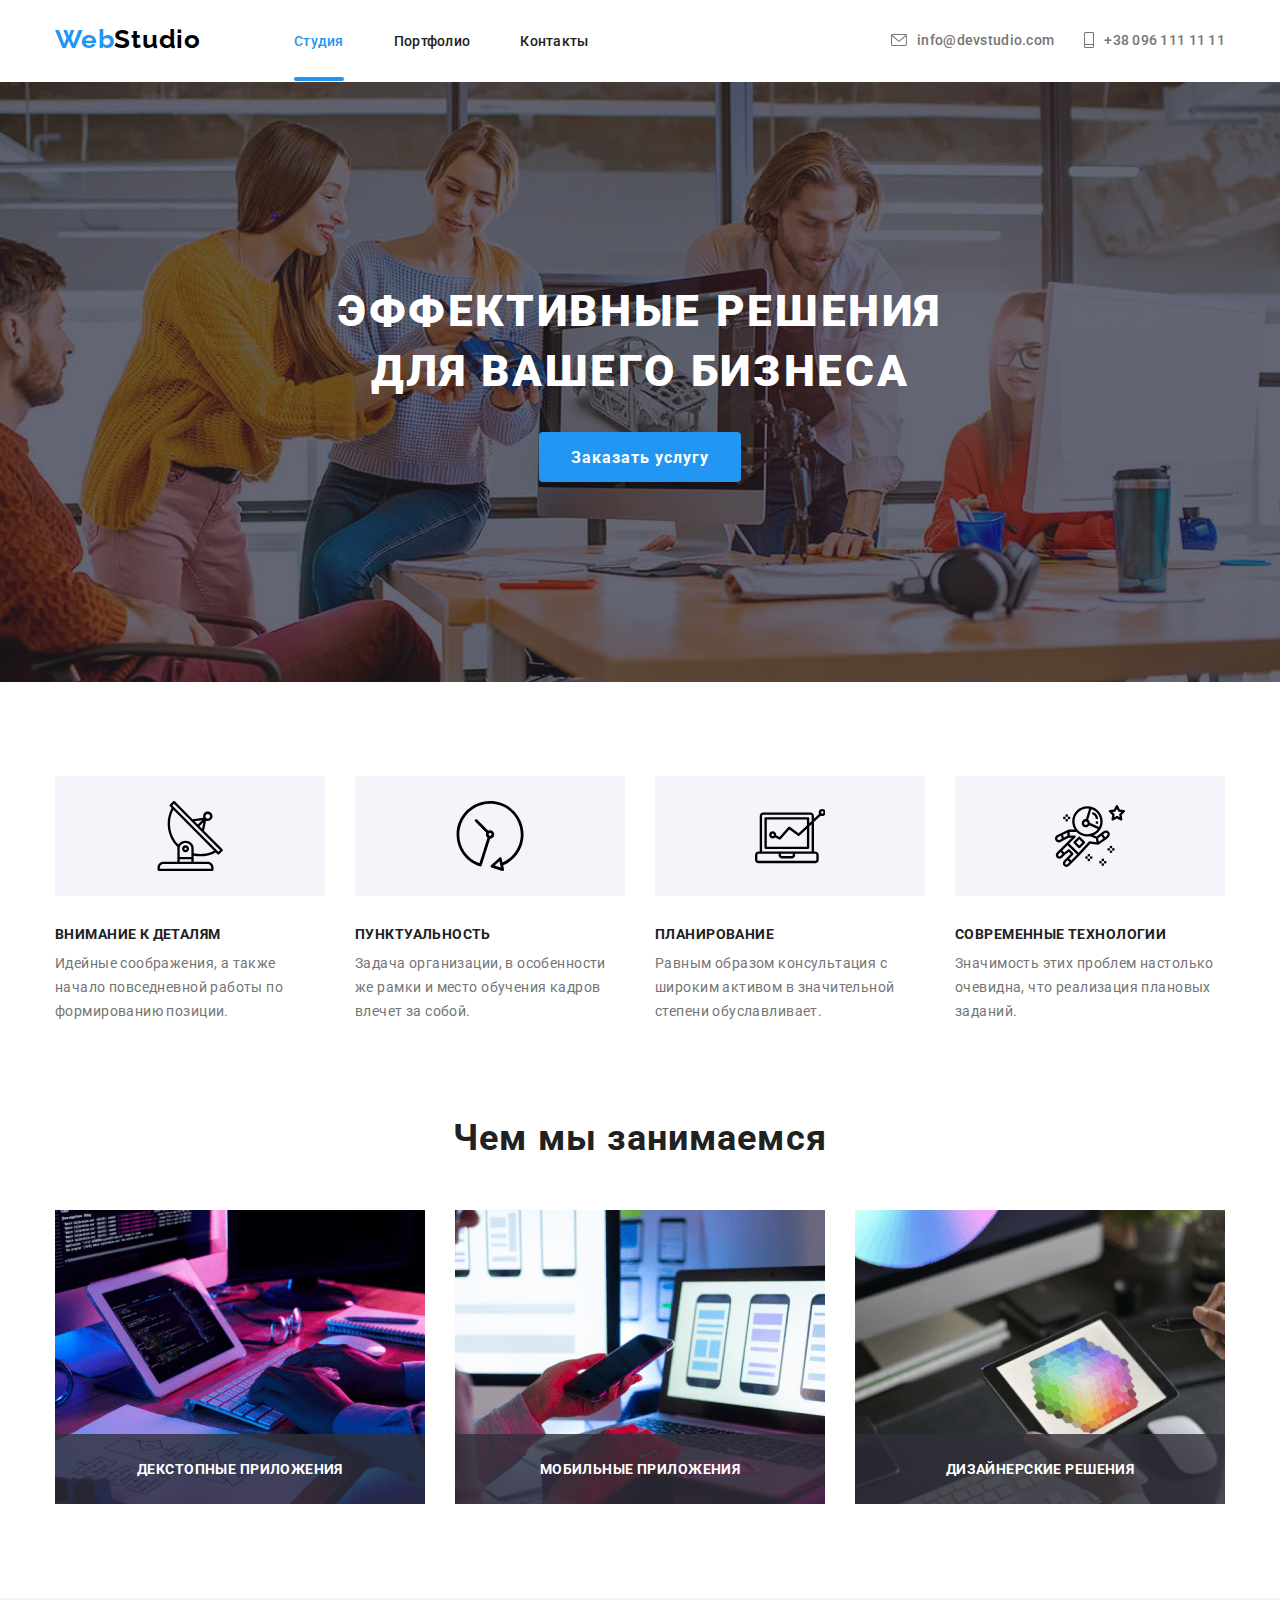
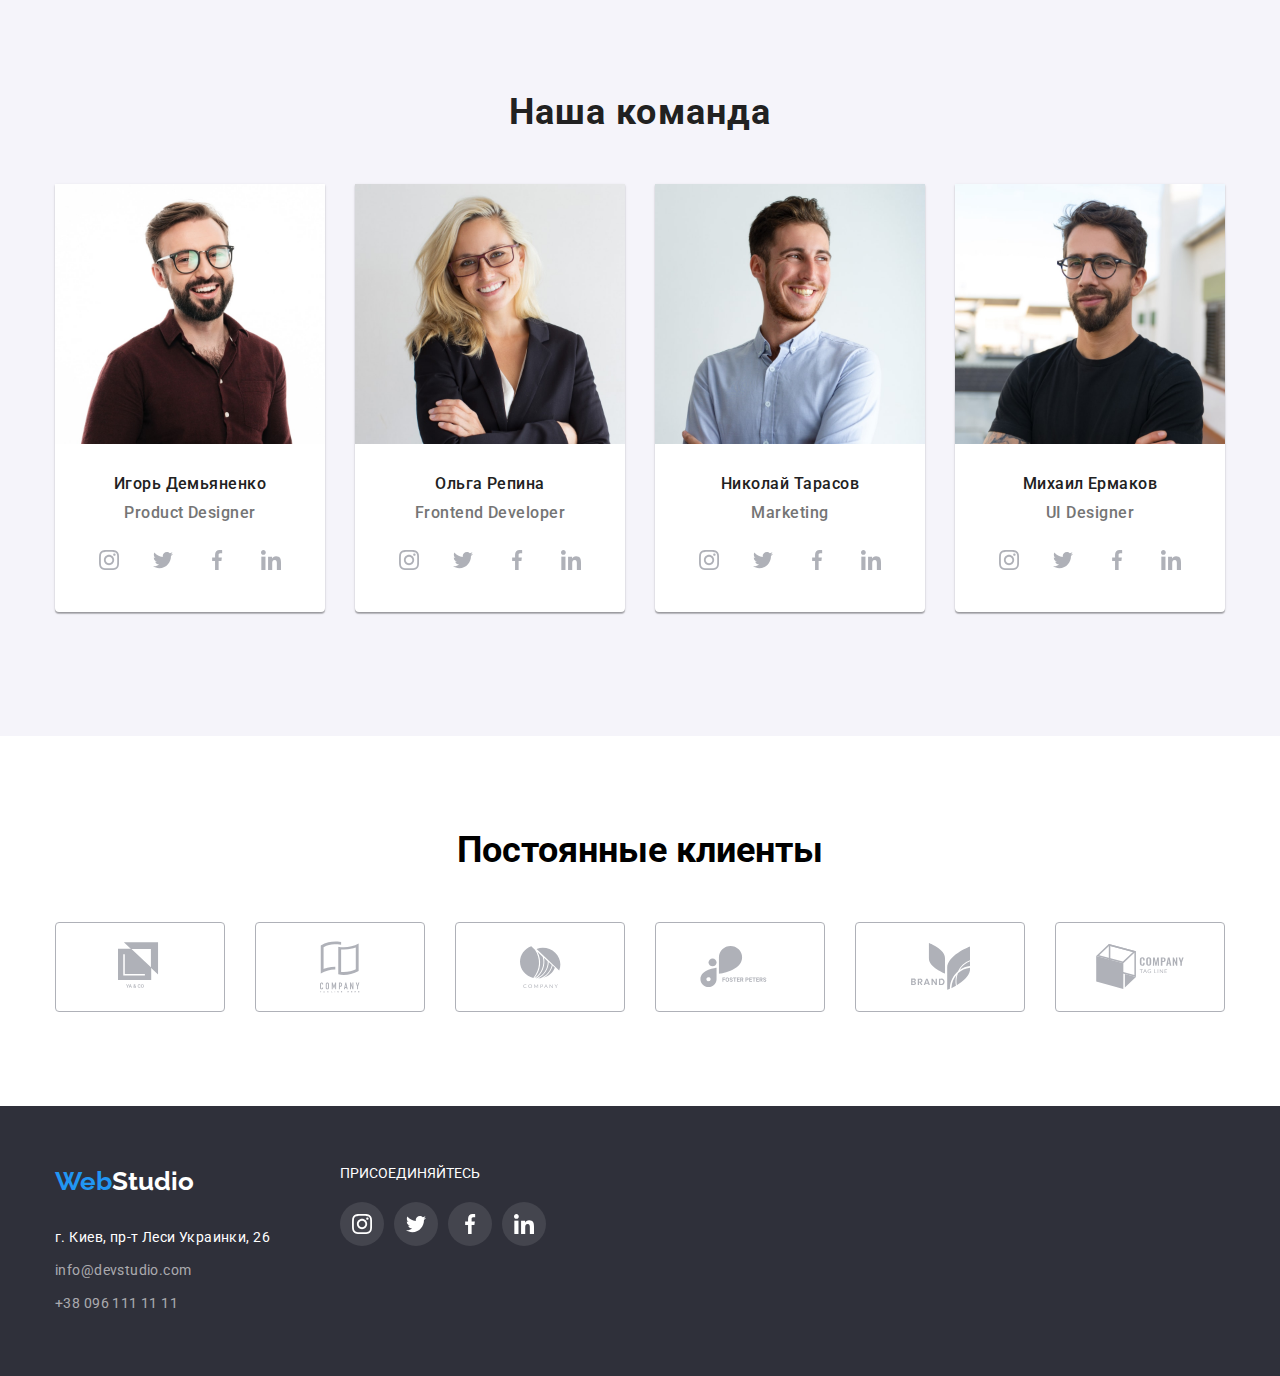
==== index.html @ be9c839c "update" ====
<!DOCTYPE html>
<html lang="ru">
<head>
    <meta charset="UTF-8">
    <meta name="viewport" content="width=device-width, initial-scale=1.0">
    <title>WebStudio</title>
    <!-- <link rel="stylesheet" href="/css/reset.css"> -->
    <link rel="stylesheet" href="https://cdnjs.cloudflare.com/ajax/libs/modern-normalize/1.0.0/modern-normalize.min.css" />
    <link rel="stylesheet" href="./css/modern-normalize.css">
    <link rel="preconnect" href="https://fonts.gstatic.com">
    <link href="https://fonts.googleapis.com/css2?family=Raleway:wght@700&family=Roboto:wght@400;500;700;900&display=swap"
        rel="stylesheet">
        <link rel="stylesheet" href="./css/slyle.css">
</head>
<body>
    <!-- Header-->
    <header class="header header-width">
        <div class="container">
                <div class="container-logo">
                    <a class="logo-text-studio" href="./index.html" lang="en">
                    <span class="word-web">Web</span>Studio</a>
                </div>
                    <nav class="navigation">
                            <div class="container-item">
                                <ul class="navigation-menu list">
                                    <li class="navigation-item">
                                        <a class="navigation-list-link current" href="index.html">Студия</a>
                                    </li>
                                    <li class="navigation-item">
                                        <a class="navigation-list-link " href="portfolio.html">Портфолио</a>
                                    </li>
                                    <li class="navigation-item">
                                        <a class="navigation-list-link" href="#">Контакты</a>
                                    </li>
                                </ul>
                            </div>
                
                    </nav>
        </div>
        
        <div class="container-address">
                <ul class="address-list list">
                    <li>
                        <address class="address">
                            <a class="header-mail" href="mailto:info@devstudio.com" >
                                <svg class="email-icon" width="16" height="12">
                                    <use href="./images/sprite.svg#icon-email"></use>
                                </svg>
                                    info@devstudio.com</a>
                            </a>
                        </address>
                    </li>
                    <li>
                        <address class="address">
                            <a class="header-tel" href="tel:+380961111111">
                                <svg class="tel-icon" width="10" height="16">
                                    <use href="./images/sprite.svg#icon-telephon"></use>
                                </svg>
                                +38 096 111 11 11</a>
                            </a>
                        </address>
                    </li>
                </ul>
        </div>
        
    </header>
    <main>
        <!--Hero-->      
            <section class="hero ">
                <div class="background-baner">

                   <h2 class="hero-title" >Эффективные решения для вашего бизнеса</h2>
                        <div class="container-button">
                            <button class="modal-btn" type="button" data-modal-open>Заказать услугу</button>               
                        </div>

                    <div class="backdrop is-hidden" data-modal>

                        <div class="modal">
                            
                            <form action="#" class="modal-form">
                                
                                <div class="form-name">                                    
                                        <label class="modal-form-field">
                                            Имя
                                            <span class="container-form-input">
                                                <input type="text" name="name" class="form-input"/>
                                                <svg class="icon-input">
                                                    <use href="./images/sprite.svg#icon-name"></use>
                                                </svg>
                                            </span>
                                        </label>                                                                            
                                            
                                </div>

                                        <form action="#" class="modal-form">
                                        
                                            <div class="form-name">
                                                <label class="modal-form-field">
                                                    Телефон
                                                    <span class="container-form-input">
                                                        <input type="text" name="tel" class="form-input"/>
                                                        <svg class="icon-input">
                                                            <use href="./images/sprite.svg#icon-tel"></use>
                                                        </svg>
                                                    </span>
                                                </label>                                        
                                            </div>

                                                <form action="#" class="modal-form">
                                                
                                                    <div class="form-name">
                                                        <label class="modal-form-field">
                                                            Почта
                                                            <span class="container-form-input">
                                                                <input type="text" name="mail" class="form-input"/>
                                                                <svg class="icon-input">
                                                                    <use href="./images/sprite.svg#icon-mail"></use>
                                                                </svg>
                                                            </span>                                                            
                                                        </label>                                                            
                                                    </div>
                                                            <div class="comment-box">

                                                                <label class="modal-form-field">
                                                                    Комментарий
                                                                    <textarea class="modal-form-messege" name="user-message" placeholder="Введите текст" ></textarea>
                                                                </label>

                                                                <div class="container-checkbox">
                                                                    <input type="checkbox" name="user-policy" 
                                                                    value="accept-policy" class="modal-form-policy">
                                                                    
                                                                    <label class="modal-form-policy-text">
                                                                        Соглашаюсь с рассылкой и принимаю<a class="text-agree" href="#">Условия соглашения</a>
                                                                    </label>
                                                                </div>

                                                                    <button type="submit" class="modal-form-btn"> Отправить </button>
                                                            </div>
                                                    
                                    
                            </form>



 
                            <button type="button" class="close" data-modal-close>
                                
                                <div class="box-button">                                   
                                    <svg class="button-icon" width="18" height="18">
                                        <use href="./images/sprite.svg#icon-close-black"></use>
                                    </svg>
                                </div>

                            </button>
                                    
                        </div>

                    </div>
            </section>

            <section class="title-link otstup-sekcii">
                <div class="chart-container header-width">
                    <ul class="title-list list">
                        <li class="item">

                            <div class="thumb-container"> 
                                <svg class="thumb-icon" width="70" height="70">
                                    <use href="./images/sprite.svg#icon-vnimanie_k_detalyam"></use>
                                </svg>
                            </div>

                                <h3 class="desription-item">Внимание к деталям</h3>
                                <p class="desription" >Идейные соображения, а также начало повседневной работы по формированию позиции.</p>
                            
                        </li>
                        <li class="item">

                            <div class="thumb-container">
                                <svg class="thumb-icon" width="70" height="70">
                                    <use href="./images/sprite.svg#icon-punktualnost"></use>
                                </svg>
                            </div>

                                <h3 class="desription-item">Пунктуальность</h3>
                                <p class="desription" >Задача организации, в особенности же рамки и место обучения кадров влечет за собой.</p>
                            
                        </li>
                        <li class="item">

                            <div class="thumb-container">
                                <svg class="thumb-icon" width="70" height="70">
                                    <use href="./images/sprite.svg#icon-planirovanie"></use>
                                </svg>
                            </div>

                                <h3 class="desription-item">Планирование</h3>
                                <p class="desription" >Равным образом консультация с широким активом в значительной степени обуславливает.</p>
                                
                            </li>
                        <li class="item">

                            <div class="thumb-container">
                                <svg class="thumb-icon" width="70" height="70">
                                    <use href="./images/sprite.svg#icon-astronaut"></use>
                                </svg>
                            </div>
                            
                                <h3 class="desription-item">Современные технологии</h3>
                                <p class="desription" >Значимость этих проблем настолько очевидна, что реализация плановых заданий.</p>
                                
                            </li>
                    </ul>
                </div>
            </section>
        <!-- about us-->
        <section class="about-us service">
            <div class="service-container">
                <h2 class="about-us-title">Чем мы занимаемся</h2>
                <ul class="about-us-list list">
                    
                        <li class="about-us-img">                                                                                        <img src="./images/about-us/about-us-1.png" alt="печатает" width="370" height="294">
                                <div class="text-bg-2">
                                    <p class="text">декстопные приложения</p>                                
                                </div>
                        </li>                    
                    
                        <li class="about-us-img">
                            <img src="./images/about-us/about-us-2.png" alt="смотрит в телефон" width="370" height="294">
                                <div class="text-bg-2">
                                    <p class="text">мобильные приложения</p>
                                </div>
                        </li>
                        <li class="about-us-img">
                            <img src="./images/about-us/about-us-3.png" alt="смотрит в планшет" width="370" height="294">
                                <div class="text-bg-2">
                                    <p class="text">Дизайнерские решения</p>
                                </div>
                        </li>
                </ul>
            </div>
        </section>
        <!--Our team-->
        <section class="our-team">
            <h2 class="our-team-title">Наша команда</h2>
            <ul class="name list">
                
                        <li class="name-team"> 
                            <img class="image" src="./images/our-team/Игорь Демьяненко.jpg" alt="Игорь Демьяненко" width="270" height="260" />
                            <h3 class="name-list">Игорь Демьяненко</h3>
                            <p class="list-position" lang="en">Product Designer</p>

                                <div class="social-box">
                                    <ul class="icon-list list">
                                        <li class="icon-list-item">
                                            <a class="icon-list-link" href="#">
                                                <svg class="list-icon" width="20" height="20">
                                                    <use href="./images/sprite.svg#icon-instagram"></use>
                                                </svg>
                                            </a>
                                        </li>
                                        <li class="icon-list-item">
                                            <a class="icon-list-link" href="#">
                                                <svg class="list-icon" width="20" height="20">
                                                    <use href="./images/sprite.svg#icon-twitter"></use>
                                                </svg>
                                            </a>
                                        </li>
                                        <li class="icon-list-item">
                                            <a class="icon-list-link" href="#">
                                                <svg class="list-icon" width="20" height="20">
                                                    <use href="./images/sprite.svg#icon-facebook"></use>
                                                </svg>
                                            </a>
                                        </li>
                                        <li class="icon-list-item">
                                            <a class="icon-list-link" href="#">
                                                <svg class="list-icon" width="20" height="20">
                                                    <use href="./images/sprite.svg#icon-linkedin"></use>
                                                </svg>
                                            </a>
                                        </li>
                                    </ul>

                                </div>
                        </li>
                        
                        <li class="name-team">
                            <img class="image" src="./images/our-team/Ольга Репина.jpg" alt="Ольга Репина" width="270" height="260" />
                            <h3 class="name-list">Ольга Репина</h3>
                            <p class="list-position" lang="en">Frontend Developer</p>
                            <div class="social-box">
                                <ul class="icon-list list">
                                    <li class="icon-list-item">
                                        <a class="icon-list-link" href="#">
                                            <svg class="list-icon" width="20" height="20">
                                                <use href="./images/sprite.svg#icon-instagram"></use>
                                            </svg>
                                        </a>
                                    </li>
                                    <li class="icon-list-item">
                                        <a class="icon-list-link" href="#">
                                            <svg class="list-icon" width="20" height="20">
                                                <use href="./images/sprite.svg#icon-twitter"></use>
                                            </svg>
                                        </a>
                                    </li>
                                    <li class="icon-list-item">
                                        <a class="icon-list-link" href="#">
                                            <svg class="list-icon" width="20" height="20">
                                                <use href="./images/sprite.svg#icon-facebook"></use>
                                            </svg>
                                        </a>
                                    </li>
                                    <li class="icon-list-item">
                                        <a class="icon-list-link" href="#">
                                            <svg class="list-icon" width="20" height="20">
                                                <use href="./images/sprite.svg#icon-linkedin"></use>
                                            </svg>
                                        </a>
                                    </li>
                                </ul>
                            
                            </div>
                        </li>

                        <li class="name-team">
                            <img class="image" src="./images/our-team/Николай Тарасов.jpg" alt="Николай Тарасов" width="270" height="260" />
                            <h3 class="name-list">Николай Тарасов</h3>
                            <p class="list-position" lang="en">Marketing</p>
                            <div class="social-box">
                                <ul class="icon-list list">
                                    <li class="icon-list-item">
                                        <a class="icon-list-link" href="#">
                                            <svg class="list-icon" width="20" height="20">
                                                <use href="./images/sprite.svg#icon-instagram"></use>
                                            </svg>
                                        </a>
                                    </li>
                                    <li class="icon-list-item">
                                        <a class="icon-list-link" href="#">
                                            <svg class="list-icon" width="20" height="20">
                                                <use href="./images/sprite.svg#icon-twitter"></use>
                                            </svg>
                                        </a>
                                    </li>
                                    <li class="icon-list-item">
                                        <a class="icon-list-link" href="#">
                                            <svg class="list-icon" width="20" height="20">
                                                <use href="./images/sprite.svg#icon-facebook"></use>
                                            </svg>
                                        </a>
                                    </li>
                                    <li class="icon-list-item">
                                        <a class="icon-list-link" href="#">
                                            <svg class="list-icon" width="20" height="20">
                                                <use href="./images/sprite.svg#icon-linkedin"></use>
                                            </svg>
                                        </a>
                                    </li>
                                </ul>
                            
                            </div>
                        </li>

                        <li class="name-team">
                            <img class="image" src="./images/our-team/Михаил Ермаков.jpg" alt="Михаил Ермаков" width="270" height="260" />
                            <h3 class="name-list">Михаил Ермаков</h3>
                            <p class="list-position" lang="en">UI Designer</p>
                            <div class="social-box">
                                <ul class="icon-list list">
                                    <li class="icon-list-item">
                                        <a class="icon-list-link" href="https://instagram.com">
                                            <svg class="list-icon" width="20" height="20">
                                                <use href="./images/sprite.svg#icon-instagram"></use>
                                            </svg>
                                        </a>
                                    </li>
                                    <li class="icon-list-item">
                                        <a class="icon-list-link" href="https://twitter.com">
                                            <svg class="list-icon" width="20" height="20">
                                                <use href="./images/sprite.svg#icon-twitter"></use>
                                            </svg>
                                        </a>
                                    </li>
                                    <li class="icon-list-item">
                                        <a class="icon-list-link" href="https://facebook.com">
                                            <svg class="list-icon" width="20" height="20">
                                                <use href="./images/sprite.svg#icon-facebook"></use>
                                            </svg>
                                        </a>
                                    </li>
                                    <li class="icon-list-item">
                                        <a class="icon-list-link" href="https://linkedin.com">
                                            <svg class="list-icon" width="20" height="20">
                                                <use href="./images/sprite.svg#icon-linkedin"></use>
                                            </svg>
                                        </a>
                                    </li>
                                </ul>
                            
                            </div>
                        </li>

                    </ul>
    
        </section>
    </main>


                <section class="section client">
                    <div class="header-width">
                        <h2 class="title-box">Постоянные клиенты</h2>
                        <ul class="client-list list">
                            <li class="client-item">
                                <a href="#" class="client-link">
                                    <svg class="client-icon" width="44.27" height="49.23">
                                        <use href="./images/sprite.svg#icon-ya_co"></use>
                                    </svg>
                                </a>
                            </li>
                            <li class="client-item">
                                <a href="#" class="client-link">
                                    <svg class="client-icon" width="40" height="52">
                                        <use href="./images/sprite.svg#icon-company_tagline"></use>
                                    </svg>
                                </a>
                            </li>
                            <li class="client-item">
                                <a href="#" class="client-link">
                                    <svg class="client-icon" width="41" height="42.6">
                                        <use href="./images/sprite.svg#icon-company"></use>
                                    </svg>
                                </a>
                            </li>
                            <li class="client-item">
                                <a href="#" class="client-link">
                                    <svg class="client-icon" width="79.66" height="42.02">
                                        <use href="./images/sprite.svg#icon-foster_peters"></use>
                                    </svg>
                                </a>
                            </li>
                            <li class="client-item">
                                <a href="#" class="client-link">
                                    <svg class="client-icon" width="59" height="47">
                                        <use href="./images/sprite.svg#icon-brand"></use>
                                    </svg>
                                </a>
                            </li>
                            <li class="client-item">
                                <a href="#" class="client-link">
                                    <svg class="client-icon" width="88.48" height="45.44">
                                        <use href="./images/sprite.svg#icon-kvadrat_company"></use>
                                    </svg>
                                </a>
                            </li>
                        </ul>
                    </div>
                </section>

    <!-- footer -->

    <footer class="contact-form">
        <div class="footer-box header-width">

                <div class="footer-container">
                    <a class="footer-logo" href="./index.html" lang="en" >
                        <span class="word-web">Web</span>Studio</a>
                    <address class="footer-address">
                        <ul class="footer-info list" >
                            <li class="contact-list">
                                <p class="address-link">г. Киев, пр-т Леси Украинки, 26</p>
                            </li>
                            <li class="contact-list">
                                <a class="contact-list-link" href="mailto:info@devstudio.com">info@devstudio.com</a>
                            </li>
                            <li class="contact-list">
                                <a class="contact-list-link" href="tel:+380961111111">+38 096 111 11 11</a>
                            </li>
                        </ul>
                        
                    </address>
                </div>  
                
                <div class="footer-social">

                    <p class="footer-social-box" >Присоединяйтесь</p>
                    <ul class="footer-social-list list">

                        <li class="footer-social-item">
                            <a class="footer-social-link" href="#">
                                <svg class="footer-icon" width="20" height="20">
                                    <use href="./images/sprite.svg#icon-instagram"></use>
                                </svg>
                            </a>
                        </li>

                        <li class="footer-social-item">
                            <a class="footer-social-link" href="#">
                                <svg class="footer-icon" width="20" height="20">
                                    <use href="./images/sprite.svg#icon-twitter"></use>
                                </svg>
                            </a>
                        </li>

                        <li class="footer-social-item">
                            <a class="footer-social-link" href="#">
                                <svg class="footer-icon" width="20" height="20">
                                    <use href="./images/sprite.svg#icon-facebook"></use>
                                </svg>
                            </a>
                        </li>

                        <li class="footer-social-item">
                            <a class="footer-social-link" href="#">
                                <svg class="footer-icon" width="20" height="20">
                                    <use href="./images/sprite.svg#icon-linkedin"></use>
                                </svg>
                            </a>
                        </li>

                    </ul>


                </div>
        </div>
    </footer>
    <script src="./js/modal.js"></script>

    </script> 
</body>
</html>
---- css/slyle.css ----
html {
  box-sizing: border-box;
}

*,
*::before,
*::after {
  box-sizing: inherit;
}

:root {
  --accent-color: #2196f3;
  --secondary-color: #212121;
  --main-font: 'Roboto', sans-serif;
  --second-bg-color: #f5f4fa;
  --gradient-color: rgba(47, 48, 58, 0.4);
  --logo-client: #afb1b8;
}
body {
  font-family: var(--main-font);
}

/* ------------- option for reset---------- */
h1,
h2,
h3,
h4,
h5,
h6 {
  margin: 0;
}

ul,
ol {
  margin: 0;
  padding: 0;
}

p {
  margin: 0;
}

img {
  display: block;
}
/* ----------------------------------------- */

.list {
  list-style: none;
}

.header-width {
  width: 1170px;
  margin-left: auto;
  margin-right: auto;
}

.button {
  display: inline-block;
  color: var(--secondary-color);
  background-color: #f5f4fa;
  font-family: inherit;
  border-radius: 4px;
  border: none;
  text-align: center;
}

/*---------- шапка ------------*/

.header {
  display: flex;
  /* border: 1px solid teal; */
  justify-content: space-between;
}

/* ----------------контейнер шапки----------------------*/

.header .container {
  display: flex;
}

/* ------------- flex логотип ------------------*/
.header .container-logo {
  display: flex;
  margin-right: 93px;
}

.container-logo {
  padding-top: 24px;
  padding-bottom: 25px;
}
/* -------------параметры шрифта логотипа-----------------*/

.logo-text-studio {
  font-family: 'Raleway', sans-serif;
  font-style: normal;
  font-weight: bold;
  font-size: 26px;
  line-height: 1.192;
  letter-spacing: 0.03em;
  text-decoration: none;
  color: #000000;
}
.word-web {
  color: var(--accent-color);
}

/* ----------- flex студия + портфолио + контакты ----------------*/
.navigation-menu {
  display: flex;
}

.navigation-item:not(:last-child) {
  margin-right: 50px;
}

.container-item {
  padding-top: 32px;
  padding-bottom: 32px;
}

/* ----------- наведение мышки ----------------*/
.navigation-list-link:hover,
.navigation-list-link:focus,
.header-mail:hover,
.header-mail:focus,
.header-tel:hover,
.header-tel:focus {
  color: var(--accent-color);
}

.email-icon,
.tel-icon {
  fill: currentColor;
}
.navigation-menu .navigation-list-link.current {
  color: var(--accent-color);
}

/* ----------параметры шрифта студия + портфолио + контакты ------------------*/

.navigation-list-link {
  position: relative;
  font-weight: 500;
  font-size: 14px;
  line-height: 1.142;
  letter-spacing: 0.02em;
  text-decoration: none;
  color: var(--secondary-color);
  padding-top: 32px;
  padding-bottom: 32px;
  transition: 300ms;
}
/* -------------------нижнее подчеркивание------------------------ */

.navigation-menu .navigation-list-link.current::after {
  position: absolute;
  content: '';
  display: block;
  left: 0;
  bottom: 0;
  width: 100%;
  height: 4px;
  background-color: var(--accent-color);
  border-radius: 2px;
  transition: 300ms;
}

/* ------------ flex номер + имеил ------------------*/

.container-address {
  display: flex;
}

.address-list {
  display: flex;
  padding-top: 32px;
  padding-bottom: 32px;
}

.address-list .header-mail {
  margin-right: 30px;
}
/* ------------ параметры шрифта номер + имеил ------------------*/
.header-tel,
.header-mail {
  display: flex;
  align-items: center;
  font-style: normal;
  font-weight: 500;
  font-size: 14px;
  line-height: 1.142;
  letter-spacing: 0.02em;
  text-decoration: none;
  color: #757575;
  transition: 500ms;
}
.tel-icon,
.email-icon {
  margin-right: 10px;
}
/*---------------BLOCK II------------------*/

/*---------------HERO -----------------------


----------------------фон текста----------------*/
.hero {
  background-color: #2f303a;
  max-width: 1600px;
  height: 600px;

  margin-left: auto;
  margin-right: auto;
  padding-top: 200px;
  padding-bottom: 200px;

  text-align: center;
  background-image: linear-gradient(
      var(--gradient-color),
      var(--gradient-color)
    ),
    url('../images/banner.jpg');
  background-repeat: no-repeat;
  background-size: cover;
  background-position: center;
}

/*---------------параметры шрифта текста-------------------*/
.hero-title {
  margin-left: auto;
  margin-right: auto;
  font-weight: 900;
  font-size: 44px;
  line-height: 1.363;
  letter-spacing: 0.06em;
  text-transform: uppercase;
  color: #ffffff;
  text-align: center;
}
/*---------------ширина эфективные решения-------------------*/
.hero .hero-title {
  width: 696px;
}

/*---------------Кнопка заказать услугу-------------------*/
.container-button {
  display: block;
  text-align: center;
  margin-top: 30px;
  font-family: var(--accent-color);
}
.modal-btn {
  min-width: 200px;
  min-height: 50px;
  font-family: var(--accent-color);
  font-weight: 700;
  font-size: 16px;
  outline: none;
  line-height: 1.187;
  color: #ffffff;
  letter-spacing: 0.06em;
  padding: 10px 32px;
  background-color: var(--accent-color);
  box-shadow: 0px 4px 4px rgba(0, 0, 0, 0.15);
  border-radius: 4px;
  border: none;
  cursor: pointer;
}
/*----------модальное окно---------------*/
.backdrop {
  position: fixed;
  top: 0;
  left: 0;
  width: 100%;
  height: 100%;
  background-color: rgba(133, 132, 132, 0.5);
  transition: 1000ms;
  z-index: 100;
}

.backdrop.is-hidden {
  opacity: 0;
  visibility: hidden;
  pointer-events: none;
  transition: all 100ms linear;
}

.modal {
  position: absolute;
  top: 50%;
  left: 50%;
  transform: translate(-50%, -50%);
  height: 581px;
  min-width: 528px;
  background-color: #fff;
  box-shadow: 0px 1px 3px rgba(0, 0, 0, 0.12), 0px 1px 1px rgba(0, 0, 0, 0.14),
    0px 2px 1px rgba(0, 0, 0, 0.2);
  border-radius: 4px;
  padding: 40px;
  text-align: left;
}
/* ------------офoрмление форм------------------- */

.form-input {
  width: 100%;
  height: 40px;
  border: 1px solid rgba(33, 33, 33, 0.2);
  border-radius: 4px;
  padding-left: 42px;
  margin-top: 4px;
  cursor: pointer;
  transition: border-color 250ms linear;
}

.form-input:focus,
.form-input:hover {
  outline: none;
  border-color: var(--accent-color);
}
.form-name {
  margin-bottom: 10px;
  /* outline: 1px solid teal; */
}

.form-input:focus,
.form-input:hover + .icon-input {
  fill: var(--accent-color);
}
.container-form-input {
  position: relative;
}

.icon-input {
  position: absolute;
  width: 18px;
  height: 18px;
  top: 50%;
  left: 12px;
  transform: translateY(-50%);
  transition: fill 250ms linear;
}
/* 
.comment-box {
  display: flex;
  flex-direction: column;
} */

.text-agree {
  font-family: var(--main-font);
  color: var(--accent-color);
}
.modal-form-field {
  font-family: var(--main-font);
  color: #757575;
  font-size: 12px;
  line-height: 0.857;
  letter-spacing: 0.01em;
  color: #757575;
}
.modal-form-messege {
  width: 100%;
  height: 120px;
  border: 1px solid rgba(33, 33, 33, 0.2);
  border-radius: 4px;
  padding: 12px 16px;
}
/*-------кнопка крестик---------------*/
.close {
  position: absolute;
  right: 8px;
  top: 8px;
  width: 30px;
  height: 30px;
  cursor: pointer;
  border-radius: 50%;
  background: #ffffff;
  border: 1px solid rgba(0, 0, 0, 0.1);
  background-color: #ffffff;
  outline: none;
}

.close:hover,
.close:focus {
  color: var(--accent-color);
  fill: currentColor;
}

.box-button {
  display: flex;
}

/*---------------block III-------------------*/

/*-------chart список---------------*/

.thumb-container {
  display: flex;
  align-items: center;
  justify-content: center;
  height: 120px;
  margin-bottom: 30px;
  background-color: var(--second-bg-color);
  border-radius: 4px;
}

.otstup-sekcii {
  padding-top: 94px;
}

.title-list {
  display: flex;
}

.title-list .item:not(:nth-child(4n)) {
  margin-right: 30px;
}

.title-list .item {
  width: 270px;
}

.desription-item {
  font-weight: bold;
  font-size: 14px;
  line-height: 1.142;
  letter-spacing: 0.03em;
  text-transform: uppercase;
  color: var(--secondary-color);
  margin-bottom: 10px;
}

.desription {
  margin-top: 10px;
  font-weight: normal;
  font-size: 14px;
  line-height: 1.714;
  letter-spacing: 0.03em;

  color: #757575;
}

/*---------- about us ------------*/

.service {
  padding-top: 94px;
  padding-bottom: 94px;
}

.about-us-list {
  display: flex;
  justify-content: center;
}

.about-us-list .about-us-img:not(:nth-child(3n)) {
  margin-right: 30px;
}

.about-us-title {
  margin-bottom: 50px;
  font-weight: bold;
  font-size: 36px;
  line-height: 1.166;
  text-align: center;
  letter-spacing: 0.03em;
  color: var(--secondary-color);
}

/* --------------текст на фоне картинок/вкладка студия----------- */
.about-us-img {
  position: relative;
}
.text-bg-2 {
  position: absolute;
  padding: 27px;
  width: 100%;
  bottom: 0;
  left: 0;
  display: block;
  font-weight: bold;
  font-size: 14px;
  line-height: 1.142;
  text-align: center;
  letter-spacing: 0.03em;
  text-transform: uppercase;
  background: rgba(47, 48, 58, 0.8);
  color: #ffffff;
}

/*---------- Our team ------------*/

.our-team {
  padding-top: 94px;
  padding-bottom: 94px;
  background-color: var(--second-bg-color);
}

.name {
  display: flex;
  justify-content: center;
}

.name .name-team:not(:nth-child(4n)) {
  margin-right: 30px;
}

.name .name-team {
  display: block;
  margin-bottom: 30px;
}

.name-team .image {
  margin-bottom: 30px;
}

.our-team-title {
  margin-bottom: 50px;
  font-weight: bold;
  font-size: 36px;
  line-height: 1.166;
  text-align: center;
  letter-spacing: 0.03em;
  color: var(--secondary-color);
}
.name-list {
  margin-bottom: 10px;
  font-style: normal;
  font-weight: 500;
  font-size: 16px;
  line-height: 1.187;
  text-align: center;
  letter-spacing: 0.03em;
  color: var(--secondary-color);
}

.list-position {
  margin-bottom: 16px;
  font-weight: 500;
  font-size: 16px;
  line-height: 1.187;
  text-align: center;
  letter-spacing: 0.03em;
  color: #757575;
}

.name .name-team {
  background-color: #ffffff;
  box-shadow: 0px 1px 3px rgba(0, 0, 0, 0.12), 0px 1px 1px rgba(0, 0, 0, 0.14),
    0px 2px 1px rgba(0, 0, 0, 0.2);
  border-radius: 0px 0px 4px 4px;
}

/* ---------------icon--------------------- */

.social-box {
  padding-left: 32px;
  padding-right: 32px;
  padding-bottom: 30px;
}

.icon-list {
  display: flex;
  align-items: center;
  justify-content: space-between;
}

.icon-list-link {
  display: flex;
  align-items: center;
  justify-content: center;
  width: 44px;
  height: 44px;
  border-radius: 50%;
  color: #afb1b8;
  transition: 500ms;
}

.icon-list-link:hover,
.icon-list-link:focus {
  background-color: var(--accent-color);
  color: #ffffff;
}

.list-icon {
  fill: currentColor;
}

/* ------------------наши клиенты------------------------- */

.client {
  padding-top: 94px;
  padding-bottom: 94px;
}

.title-box {
  margin-bottom: 50px;
  color: var(--primary-text-color);
  font-weight: 700;
  font-size: 36px;
  line-height: 1.16;
  text-align: center;
}
.client-list {
  display: flex;
  justify-content: space-between;
}

.client-link {
  display: flex;
  align-items: center;
  justify-content: center;
  width: 170px;
  height: 90px;
  color: var(--logo-client);
  border: 1px solid var(--logo-client);
  border-radius: 4px;
  transition: 500ms;
}

.client-link:hover,
.client-link:focus {
  color: var(--accent-color);
  border: 1px solid var(--accent-color);
}

.client-icon {
  fill: currentColor;
}

/*---------- footer ------------*/
.footer {
  display: block;
}

.footer-address {
  display: flex;
  flex-direction: column;
  margin-top: 20px;

  /* border: 1px solid teal; */
}

.footer-address .contact-list:not(:last-child) {
  margin-bottom: 9px;
  margin-top: 9px;
}

.footer-logo {
  margin-top: 60px;
  color: #ffffff;
  text-decoration: none;
  font-family: Raleway, sans-serif;
  font-weight: 700;
  font-size: 26px;
  line-height: 1.2;
}

.contact-form {
  background: #2f303a;
  padding-top: 60px;
  padding-bottom: 60px;
}

.address-link {
  font-style: normal;
  font-weight: normal;
  font-size: 14px;
  line-height: 1.714;
  letter-spacing: 0.03em;
  color: #ffffff;
}

.contact-list-link {
  font-style: normal;
  font-weight: normal;
  font-size: 14px;
  line-height: 1.714;
  text-decoration: none;
  letter-spacing: 0.03em;
  color: rgba(255, 255, 255, 0.6);
}

/* -----------------футер социальные сети--------------------- */

.footer-box {
  display: flex;
}

.footer-social {
  width: 206px;
  justify-content: center;
  align-items: center;
}

.footer-social-list {
  display: flex;
}

.footer-social-item:not(:last-child) {
  margin-right: 10px;
}

.footer-social-link {
  display: flex;
  align-items: center;
  justify-content: center;
  width: 44px;
  height: 44px;
  border-radius: 50%;
  background-color: rgba(255, 255, 255, 0.1);
  color: #ffffff;
  transition: 500ms;
}

.footer-social {
  padding-left: 70px;
}
.footer-social-box {
  margin-bottom: 20px;
  color: #ffffff;
  text-transform: uppercase;
  font-size: 14px;
  line-height: 1.14;
}

.footer-icon {
  fill: currentColor;
}
.footer-social-link:hover,
.footer-social-link:focus {
  background-color: var(--accent-color);
}

/* ----------- Portfolio----------------- */

.indent {
  border-top: 1px solid #ececec;
  padding-top: 76px;
  padding-bottom: 112px;
}

.button-list {
  display: flex;
  justify-content: center;
  margin-bottom: 50px;
  /* border: 1px solid teal; */
}

.button-list .button {
  margin-right: 8px;
  padding: 6px 22px;
  min-width: 73px;
  font-weight: 500;
  font-size: 16px;
  line-height: 1.6;
  text-align: center;
  letter-spacing: 0.03em;
  cursor: pointer;
  transition: 500ms;
}

.portfolio-btn.button:hover,
.portfolio-btn.button:focus {
  color: #ffffff;
  background: var(--accent-color);
  box-shadow: 0px 3px 1px rgba(0, 0, 0, 0.1), 0px 1px 2px rgba(0, 0, 0, 0.08),
    0px 2px 2px rgba(0, 0, 0, 0.12);
  border-radius: 4px;
}
/*-----------------секция фото-------------------------*/

.container-portfolio {
  max-width: 1170px;
  padding: 5px;
  margin-left: auto;
  margin-right: auto;
}

.portfolio-list .item-chart:focus,
.portfolio-list .item-chart:hover {
  box-shadow: 0px 1px 1px rgba(0, 0, 0, 0.12), 0px 4px 4px rgba(0, 0, 0, 0.06),
    1px 4px 6px rgba(0, 0, 0, 0.16);
}

.portfolio-list {
  display: flex;
  flex-wrap: wrap;
  margin-left: -30px;
  margin-top: -30px;
}
.portfolio-list .image {
  width: 100%;
  display: flex;
}
/* ------------текст технокряк в изображении--------------------- */

.image-thumb {
  position: relative;
  overflow: hidden;
}

.image-thumb:hover .bg-text {
  transform: translateY(0);
}

.bg-text {
  position: absolute;
  margin: 0;
  padding: 63px 24px;
  top: 0;
  left: 0;
  height: 100%;
  width: 100%;
  background: rgba(33, 150, 243, 0.9);
  transition: transform 250ms linear;
  transform: translateY(100%);
}
.item-text {
  color: #ffffff;
  font-family: var(--accent-color);
  font-size: 18px;
  font-weight: 10px;
  line-height: 1.555;
  letter-spacing: 0.03em;
}

/* -------------------------------------------------------------- */

.item-chart {
  flex-basis: calc(100% / 3 - 30px);
  margin-left: 30px;
  margin-top: 30px;
  background-color: #ffffff;
  border: 1px solid #eeeeee;
  cursor: pointer;
  transition: 500ms;
}

.title {
  font-family: var(--accent-color);
  font-weight: bold;
  font-size: 18px;
  line-height: 2;
  letter-spacing: 0.06em;
  color: #212121;
}

.description {
  font-family: var(--accent-color);
  font-size: 16px;
  line-height: 1.875;
  letter-spacing: 0.03em;
  color: #757575;
}

.size-word {
  padding: 20px 24px;
}
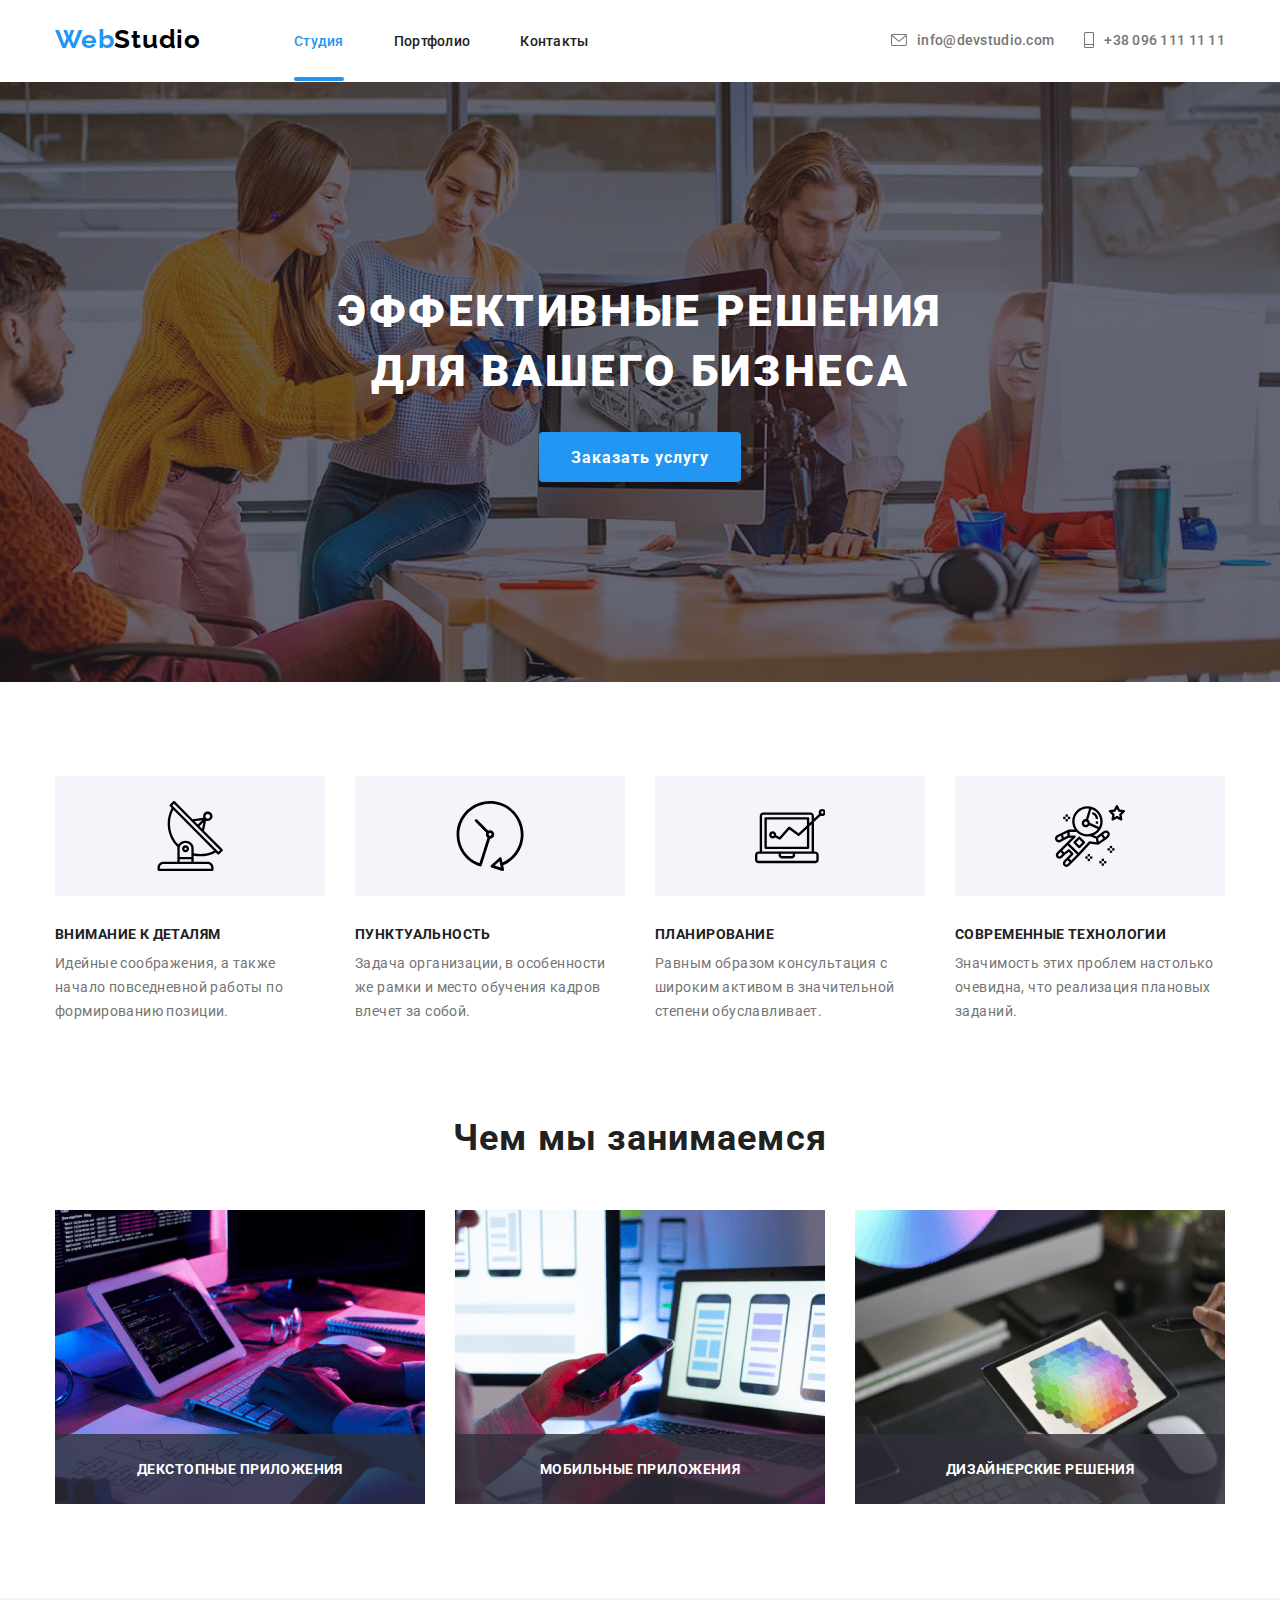
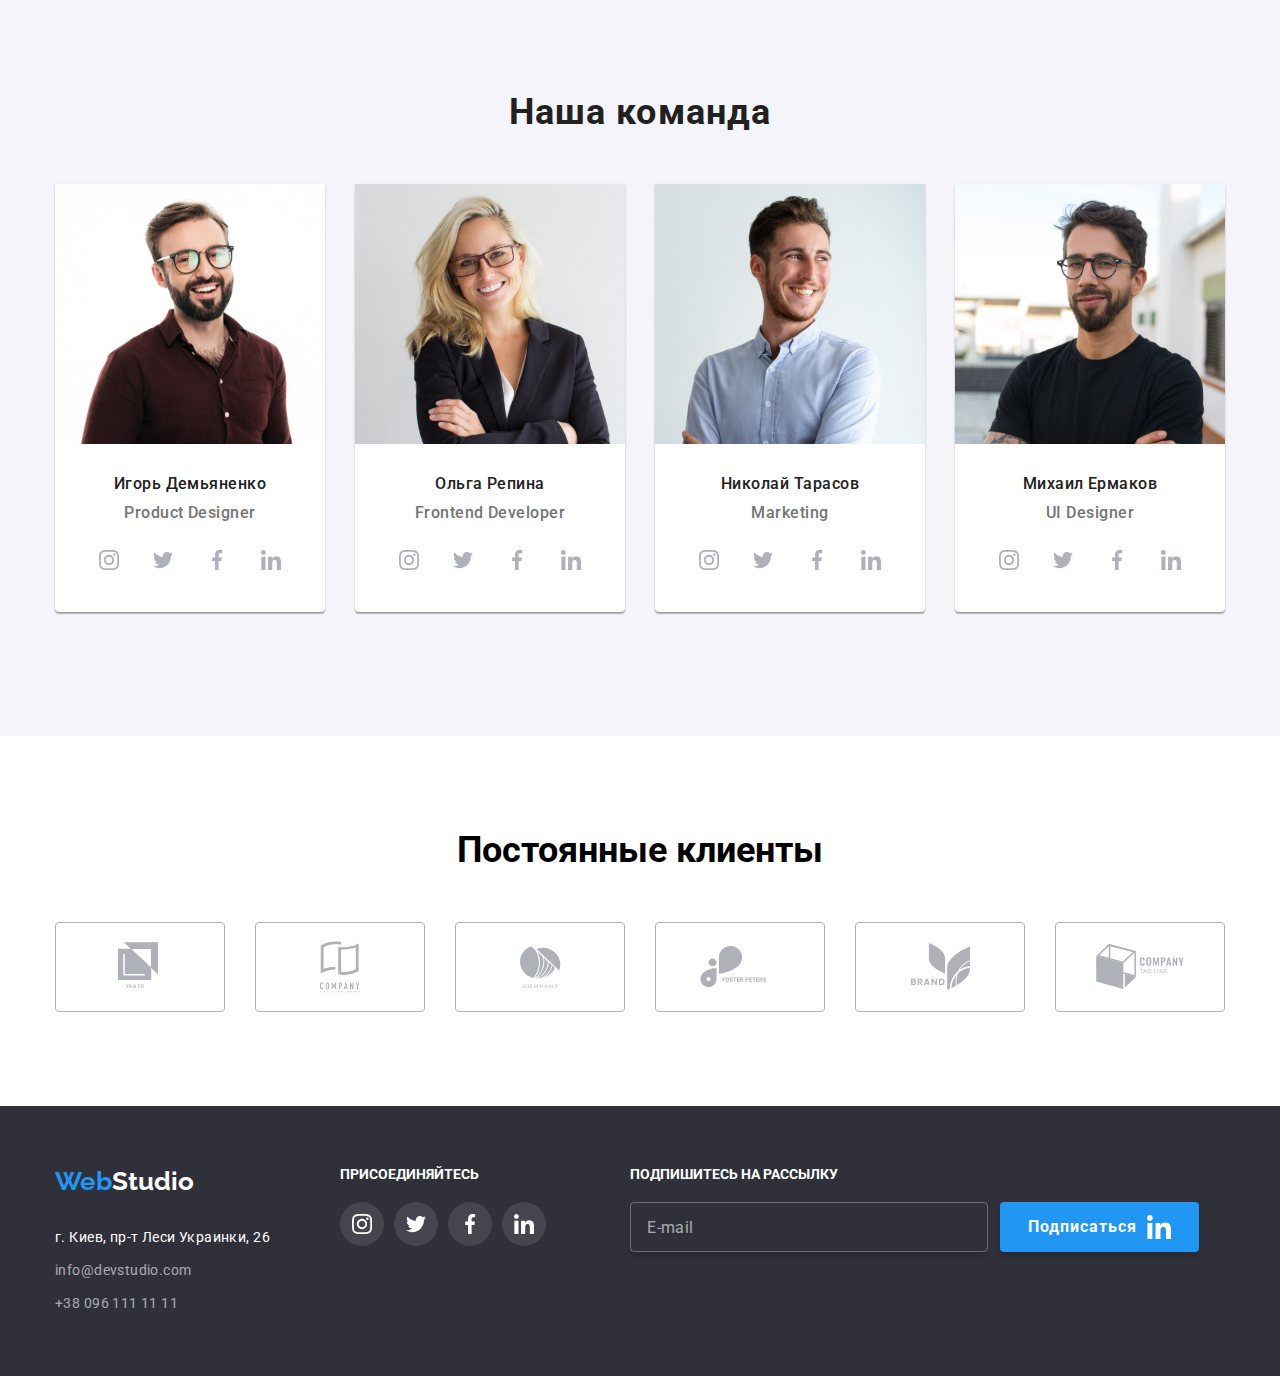
==== commit 54447cda: "update" ====
--- a/index.html
+++ b/index.html
@@ -79,22 +79,23 @@
                         <div class="modal">
                             
                             <form action="#" class="modal-form">
-                                
-                                <div class="form-name">                                    
-                                        <label class="modal-form-field">
-                                            Имя
-                                            <span class="container-form-input">
-                                                <input type="text" name="name" class="form-input"/>
-                                                <svg class="icon-input">
-                                                    <use href="./images/sprite.svg#icon-name"></use>
-                                                </svg>
-                                            </span>
-                                        </label>                                                                            
+                                <p class="form-title"> Оставьте свои данные, мы Вам перезвоним</p>
+                                    <div class="form-name">           
+                                                                
+                                            <label class="modal-form-field">
+                                                Имя
+                                                <span class="container-form-input">
+                                                    <input type="text" name="name" class="form-input"/>
+                                                    <svg class="icon-input">
+                                                        <use href="./images/sprite.svg#icon-name"></use>
+                                                    </svg>
+                                                </span>
+                                            </label>                                                                            
+                                                
+                                    </div>
+
+                                        <form action="#" class="modal-form">
                                             
-                                </div>
-
-                                        <form action="#" class="modal-form">
-                                        
                                             <div class="form-name">
                                                 <label class="modal-form-field">
                                                     Телефон
@@ -128,15 +129,16 @@
                                                                 </label>
 
                                                                 <div class="container-checkbox">
-                                                                    <input type="checkbox" name="user-policy" 
-                                                                    value="accept-policy" class="modal-form-policy">
+                                                                    <input id="user-policy" type="checkbox" name="user-policy" 
+                                                                    value="accept-policy" class="modal-form-policy visually-hidden">
                                                                     
-                                                                    <label class="modal-form-policy-text">
-                                                                        Соглашаюсь с рассылкой и принимаю<a class="text-agree" href="#">Условия соглашения</a>
-                                                                    </label>
+                                                                        <label  class="modal-form-policy-text" for="user-policy">
+                                                                            Соглашаюсь с рассылкой и принимаю <a class="text-agree" href="#">Условия договора</a>
+                                                                        </label>
+                                                                    <button type="submit" class="modal-form-btn button-submit"> Отправить </button>
                                                                 </div>
-
-                                                                    <button type="submit" class="modal-form-btn"> Отправить </button>
+                                                                    
+                                                                    
                                                             </div>
                                                     
                                     
@@ -519,12 +521,29 @@
                                 </svg>
                             </a>
                         </li>
-
                     </ul>
-
-
+                    
                 </div>
+                
+                    <form action="#" class="footer-form">
+                        <div class="footer-form-box">
+                            
+                            <div class="footer-form-field">
+                                <label class="footer-form-label" for="subscribe">Подпишитесь на рассылку</label>
+                                <input class="footer-form-input" type="email" name="subscribe" id="subscribe" placeholder="E-mail">
+                            </div>                                
+                                    <button type="submit" class="button footer-form-button">
+                                       Подписаться
+                                       <svg class="footer-form-icon" width="24" height="24">
+                                            <use href="./images/sprite.svg#icon-linkedin"></use>
+                                       </svg>
+                                    </button>
+                        </div>
+                            
+                    </form>
+                
         </div>
+        
     </footer>
     <script src="./js/modal.js"></script>
 
--- a/css/slyle.css
+++ b/css/slyle.css
@@ -15,6 +15,7 @@
   --second-bg-color: #f5f4fa;
   --gradient-color: rgba(47, 48, 58, 0.4);
   --logo-client: #afb1b8;
+  --timing: cubic-bezier(0.4, 0, 0.2, 1);
 }
 body {
   font-family: var(--main-font);
@@ -43,6 +44,7 @@
 img {
   display: block;
 }
+
 /* ----------------------------------------- */
 
 .list {
@@ -215,7 +217,6 @@
   padding-top: 200px;
   padding-bottom: 200px;
 
-  text-align: center;
   background-image: linear-gradient(
       var(--gradient-color),
       var(--gradient-color)
@@ -291,17 +292,31 @@
   top: 50%;
   left: 50%;
   transform: translate(-50%, -50%);
-  height: 581px;
-  min-width: 528px;
+  width: 528px;
+  min-height: 581px;
+  padding-top: 40px;
+  padding-right: 45px;
+  padding-bottom: 40px;
+  padding-left: 35px;
   background-color: #fff;
   box-shadow: 0px 1px 3px rgba(0, 0, 0, 0.12), 0px 1px 1px rgba(0, 0, 0, 0.14),
     0px 2px 1px rgba(0, 0, 0, 0.2);
   border-radius: 4px;
-  padding: 40px;
-  text-align: left;
+  transition-property: transform;
+  transition-duration: 250ms;
+  transition-timing-function: var(--timing);
+  transition-delay: 150ms;
 }
 /* ------------офoрмление форм------------------- */
-
+.form-title {
+  display: flex;
+  justify-content: center;
+  margin-bottom: 12px;
+  color: var(--secondary-color);
+  font-size: 20px;
+  font-weight: 700;
+  line-height: 1.172;
+}
 .form-input {
   width: 100%;
   height: 40px;
@@ -323,8 +338,8 @@
   /* outline: 1px solid teal; */
 }
 
-.form-input:focus,
-.form-input:hover + .icon-input {
+.form-input:hover + .icon-input,
+.form-input:focus + .icon-input {
   fill: var(--accent-color);
 }
 .container-form-input {
@@ -333,28 +348,25 @@
 
 .icon-input {
   position: absolute;
-  width: 18px;
-  height: 18px;
+  width: 16px;
+  height: 16px;
   top: 50%;
   left: 12px;
   transform: translateY(-50%);
   transition: fill 250ms linear;
 }
-/* 
-.comment-box {
-  display: flex;
-  flex-direction: column;
-} */
 
 .text-agree {
   font-family: var(--main-font);
   color: var(--accent-color);
+  text-decoration: underline;
+  margin-left: 3px;
 }
 .modal-form-field {
   font-family: var(--main-font);
   color: #757575;
   font-size: 12px;
-  line-height: 0.857;
+  line-height: 1.166;
   letter-spacing: 0.01em;
   color: #757575;
 }
@@ -364,7 +376,99 @@
   border: 1px solid rgba(33, 33, 33, 0.2);
   border-radius: 4px;
   padding: 12px 16px;
-}
+  margin-top: 4px;
+  resize: none;
+  transition: border-color 250ms linear;
+  cursor: pointer;
+}
+.modal-form-messege::placeholder {
+  font-size: 14px;
+  line-height: 1.142;
+  letter-spacing: 0.01em;
+  color: rgba(117, 117, 117, 0.5);
+}
+.modal-form-messege:focus,
+.modal-form-messege:hover {
+  outline: none;
+  border-color: var(--accent-color);
+}
+
+/* ----------------сделал чекбокс----------------- */
+.modal-form-policy:checked + .modal-form-policy-text::before {
+  background-color: var(--accent-color);
+  background-image: url('../icon/icon_check.svg');
+  border: none;
+}
+
+.modal-form-policy-text::before {
+  content: '';
+  display: inline-block;
+  width: 16px;
+  height: 15px;
+  margin-right: 7px;
+  border: 2px solid var(--secondary-color);
+  border-radius: 2px;
+  background-repeat: no-repeat;
+  background-position: center;
+}
+.modal-form-policy-text {
+  font-size: 14px;
+  line-height: 1.714;
+  letter-spacing: 0.03em;
+  display: flex;
+  align-items: center;
+  justify-content: center;
+  letter-spacing: 0.01em;
+  color: #757575;
+}
+.container-checkbox {
+  margin-top: 20px;
+}
+.modal-form-btn {
+  display: inline-block;
+  align-items: center;
+  margin-top: 30px;
+}
+
+.visually-hidden {
+  position: absolute !important;
+  clip: rect(1px 1px 1px 1px); /* IE6, IE7 */
+  clip: rect(1px, 1px, 1px, 1px);
+  padding: 0 !important;
+  border: 0 !important;
+  height: 1px !important;
+  width: 1px !important;
+  overflow: hidden;
+}
+
+/* -------------синяя кнопка в модалке---------------- */
+.button-submit {
+  display: block;
+  min-width: 200px;
+  height: 50px;
+  padding: 10px 55px;
+  margin-left: auto;
+  margin-right: auto;
+  color: #fff;
+  background-color: var(--accent-color);
+  font-weight: 700;
+  font-size: 16px;
+  line-height: 1.8;
+  letter-spacing: 0.06em;
+  cursor: pointer;
+  /* transition-property: background-color, box-shadow; */
+  transition-duration: 250ms;
+  transition-timing-function: var(--timing);
+  border: none;
+  border-radius: 4px;
+}
+
+.button-submit:hover,
+.button-submit:focus {
+  background: #188ce8;
+  box-shadow: 0px 4px 4px rgba(0, 0, 0, 0.15);
+}
+
 /*-------кнопка крестик---------------*/
 .close {
   position: absolute;
@@ -687,6 +791,7 @@
 }
 
 .footer-social {
+  display: block;
   width: 206px;
   justify-content: center;
   align-items: center;
@@ -716,11 +821,13 @@
   padding-left: 70px;
 }
 .footer-social-box {
+  display: block;
   margin-bottom: 20px;
-  color: #ffffff;
+  color: #fff;
+  font-size: 14px;
+  font-weight: 700;
+  line-height: 1.172;
   text-transform: uppercase;
-  font-size: 14px;
-  line-height: 1.14;
 }
 
 .footer-icon {
@@ -729,6 +836,72 @@
 .footer-social-link:hover,
 .footer-social-link:focus {
   background-color: var(--accent-color);
+}
+
+/* ------------Подпишись на рассылку------------- */
+.footer-form-field {
+  display: flex;
+  flex-direction: column;
+  margin-right: 12px;
+}
+.footer-form {
+  padding-left: 154px;
+}
+.footer-form-label {
+  display: block;
+  margin-bottom: 20px;
+  color: #fff;
+  font-size: 14px;
+  font-weight: 700;
+  line-height: 1.172;
+  text-transform: uppercase;
+}
+
+.footer-form-input {
+  width: 358px;
+  height: 50px;
+  padding-left: 16px;
+  color: rgba(255, 255, 255, 0.6);
+  background-color: transparent;
+  border: 1px solid rgba(255, 255, 255, 0.3);
+  border-radius: 4px;
+  box-shadow: 0px 4px 4px rgba(0, 0, 0, 0.15);
+}
+
+.footer-form-input::placeholder {
+  color: rgba(255, 255, 255, 0.6);
+  font-size: 16px;
+  font-weight: 400;
+  line-height: 1.25;
+  letter-spacing: 0.03em;
+}
+
+.footer-form-input:focus {
+  outline: none;
+}
+
+.footer-form-box {
+  display: flex;
+}
+
+.footer-form-button {
+  display: flex;
+  align-items: center;
+  align-self: flex-end;
+  padding: 10px 28px;
+  color: #fff;
+  font-size: 16px;
+  font-weight: 700;
+  line-height: 1.875;
+  letter-spacing: 0.06em;
+  background-color: var(--accent-color);
+  box-shadow: 0px 4px 4px rgba(0, 0, 0, 0.15);
+  cursor: pointer;
+}
+
+.footer-form-icon {
+  margin-left: 10px;
+  fill: #fff;
 }
 
 /* ----------- Portfolio----------------- */
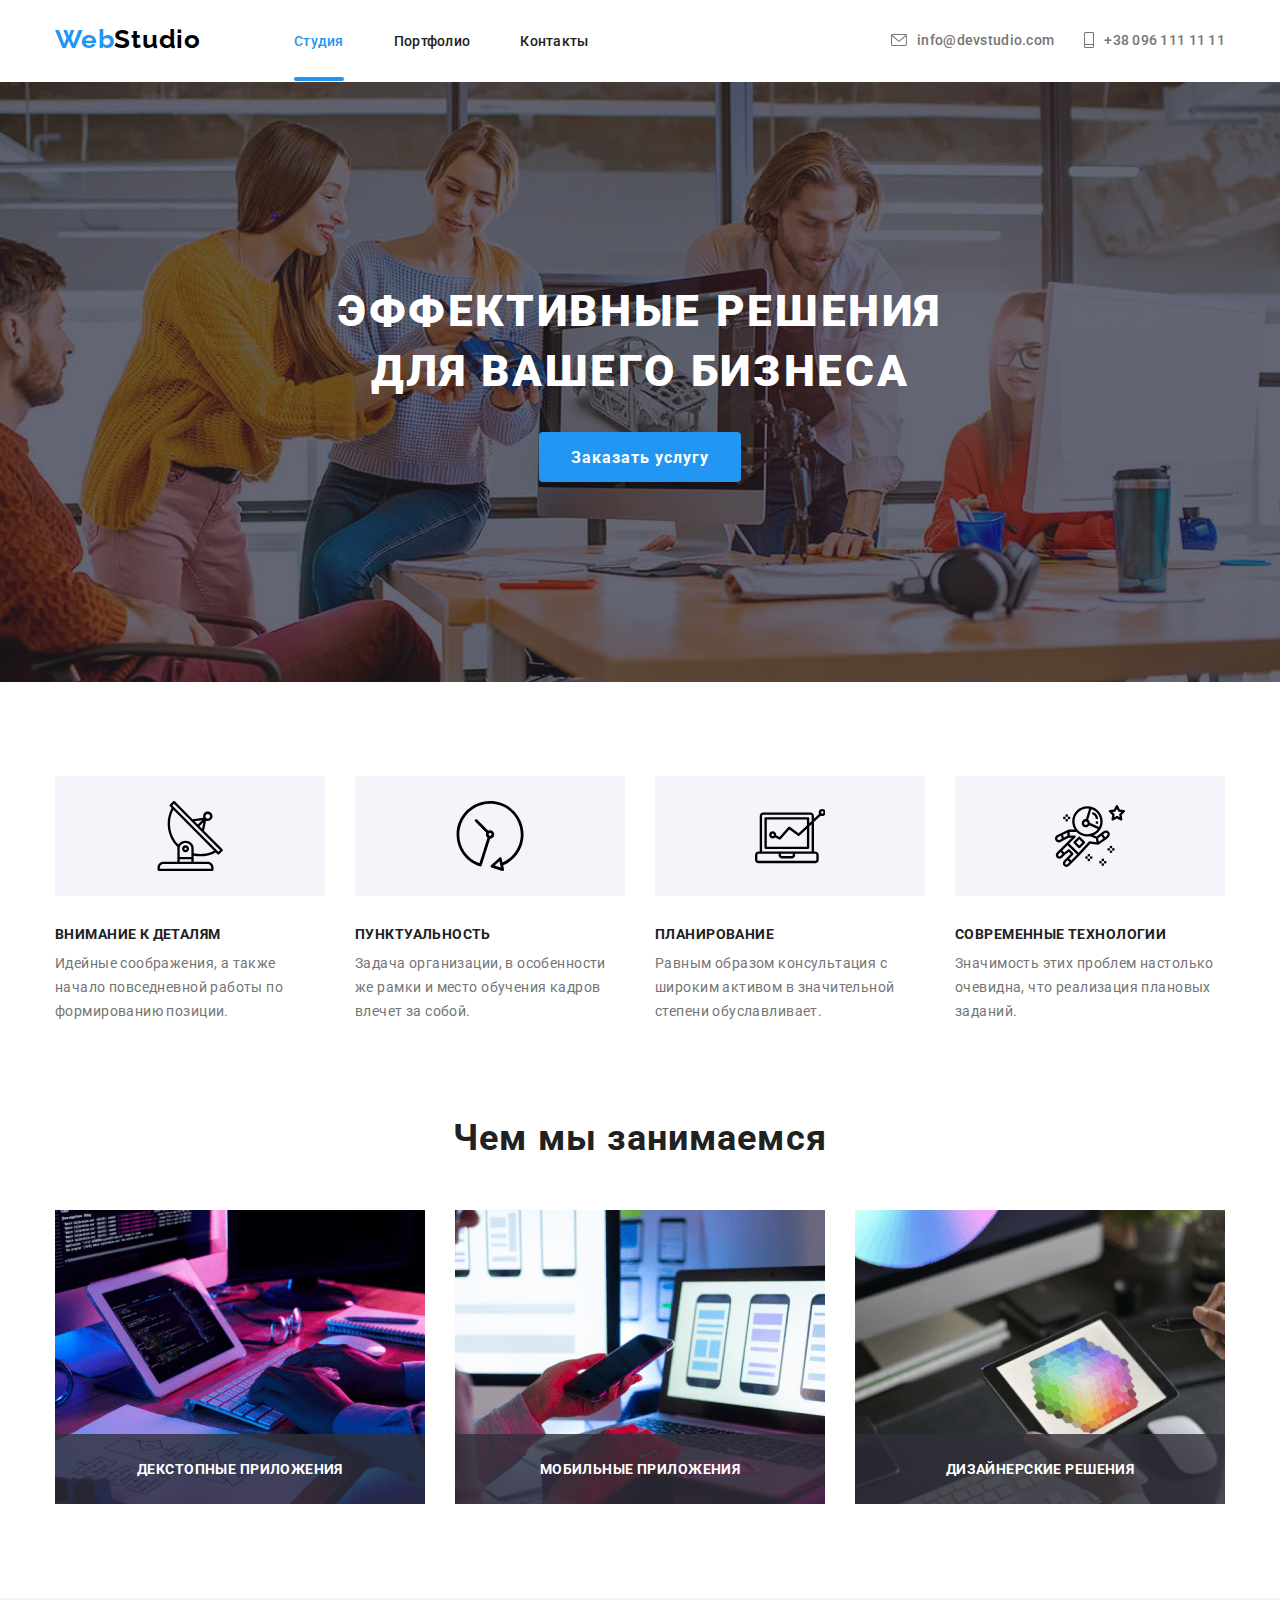
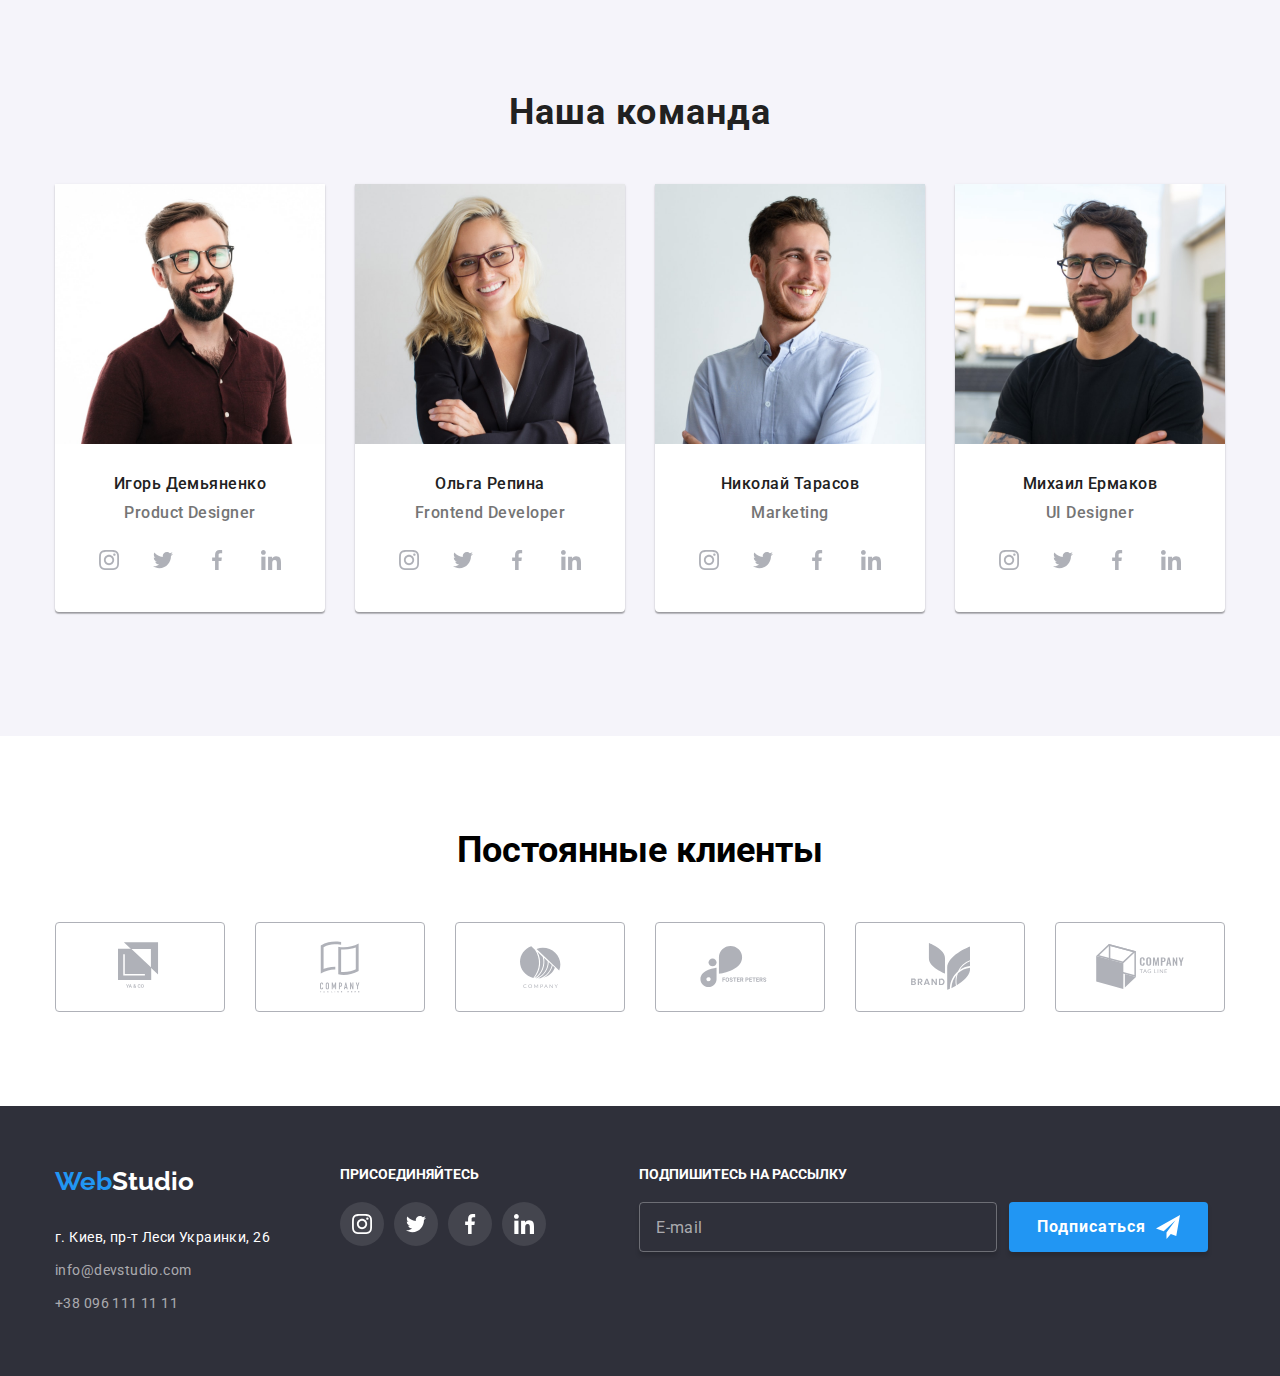
==== commit 8fb3f32c: "update" ====
--- a/index.html
+++ b/index.html
@@ -486,10 +486,10 @@
                 </div>  
                 
                 <div class="footer-social">
-
+                    
                     <p class="footer-social-box" >Присоединяйтесь</p>
                     <ul class="footer-social-list list">
-
+                        
                         <li class="footer-social-item">
                             <a class="footer-social-link" href="#">
                                 <svg class="footer-icon" width="20" height="20">
@@ -535,11 +535,10 @@
                                     <button type="submit" class="button footer-form-button">
                                        Подписаться
                                        <svg class="footer-form-icon" width="24" height="24">
-                                            <use href="./images/sprite.svg#icon-linkedin"></use>
+                                            <use href="./images/sprite.svg#icon_telegram"></use>
                                        </svg>
                                     </button>
-                        </div>
-                            
+                        </div>                            
                     </form>
                 
         </div>
--- a/css/slyle.css
+++ b/css/slyle.css
@@ -799,6 +799,7 @@
 
 .footer-social-list {
   display: flex;
+  justify-content: center;
 }
 
 .footer-social-item:not(:last-child) {
@@ -818,10 +819,10 @@
 }
 
 .footer-social {
-  padding-left: 70px;
+  display: block;
+  margin-left: 70px;
 }
 .footer-social-box {
-  display: block;
   margin-bottom: 20px;
   color: #fff;
   font-size: 14px;
@@ -845,7 +846,7 @@
   margin-right: 12px;
 }
 .footer-form {
-  padding-left: 154px;
+  margin-left: 93px;
 }
 .footer-form-label {
   display: block;
